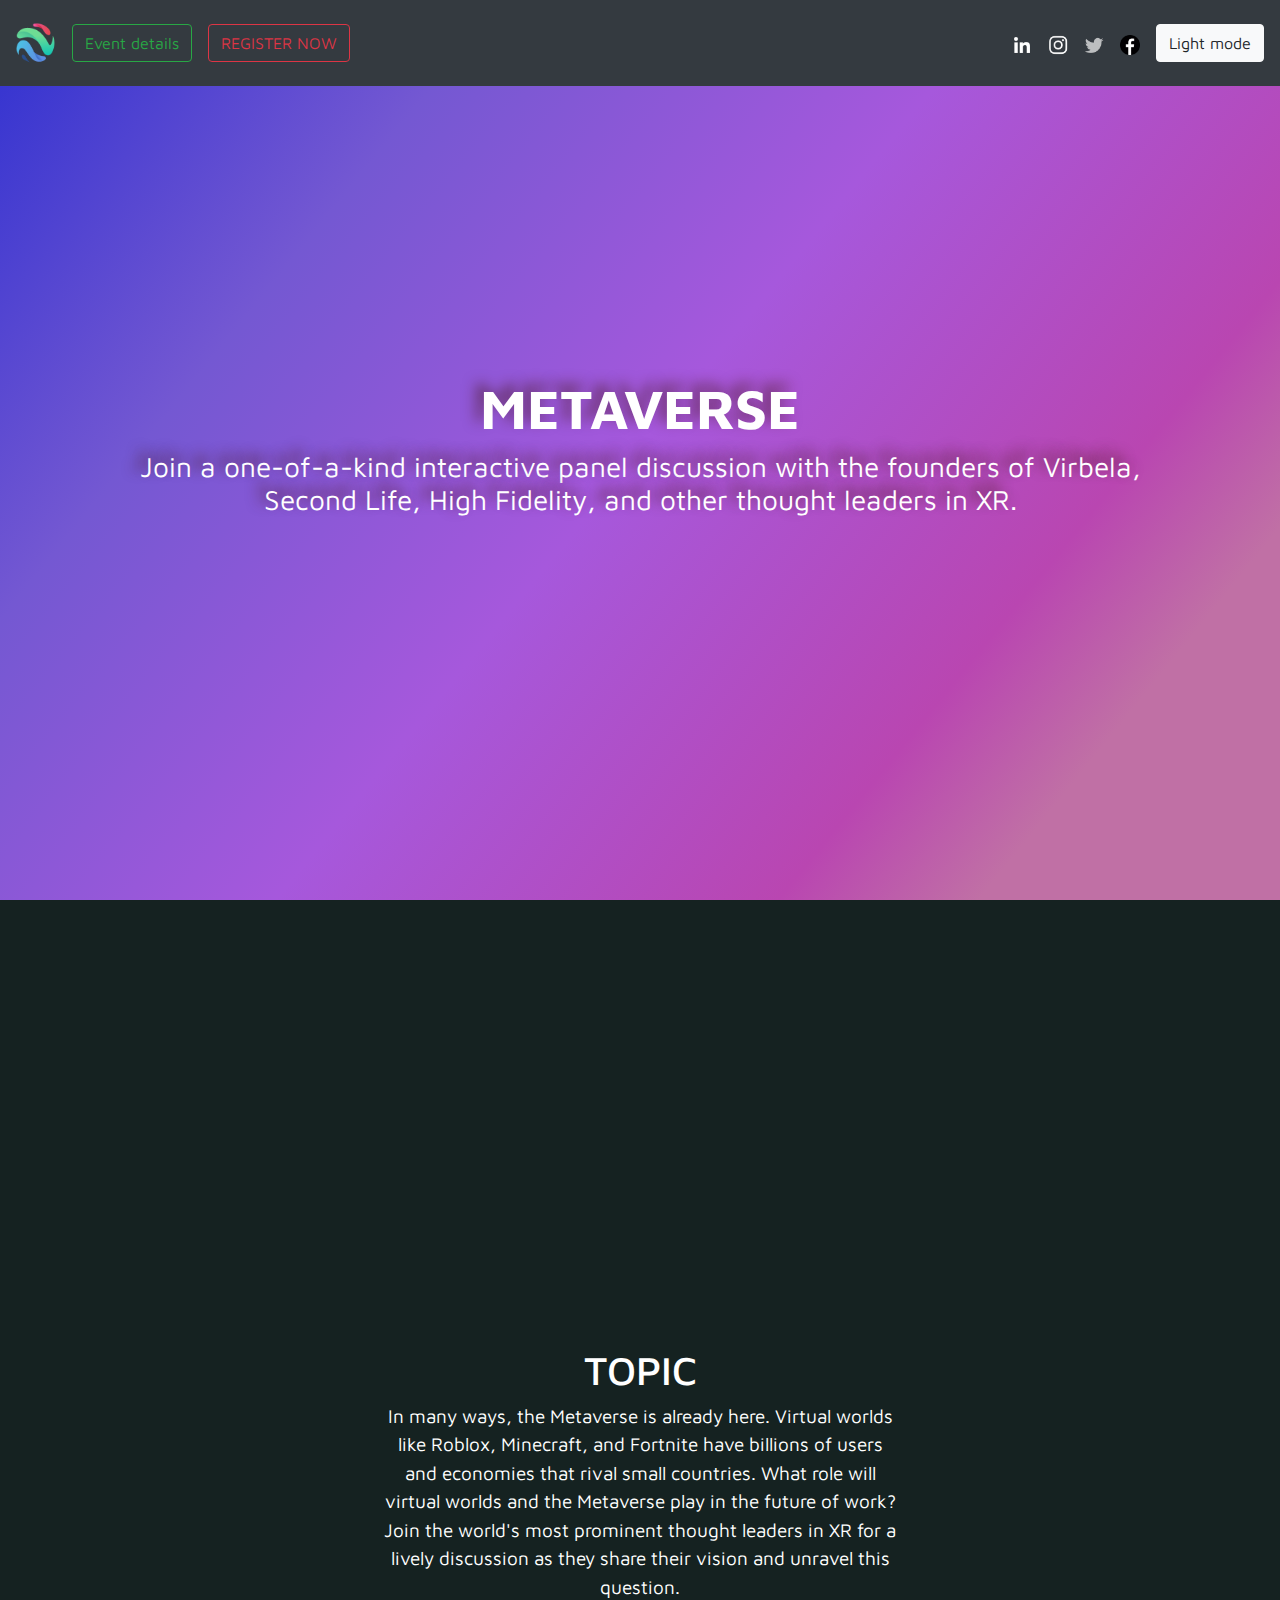
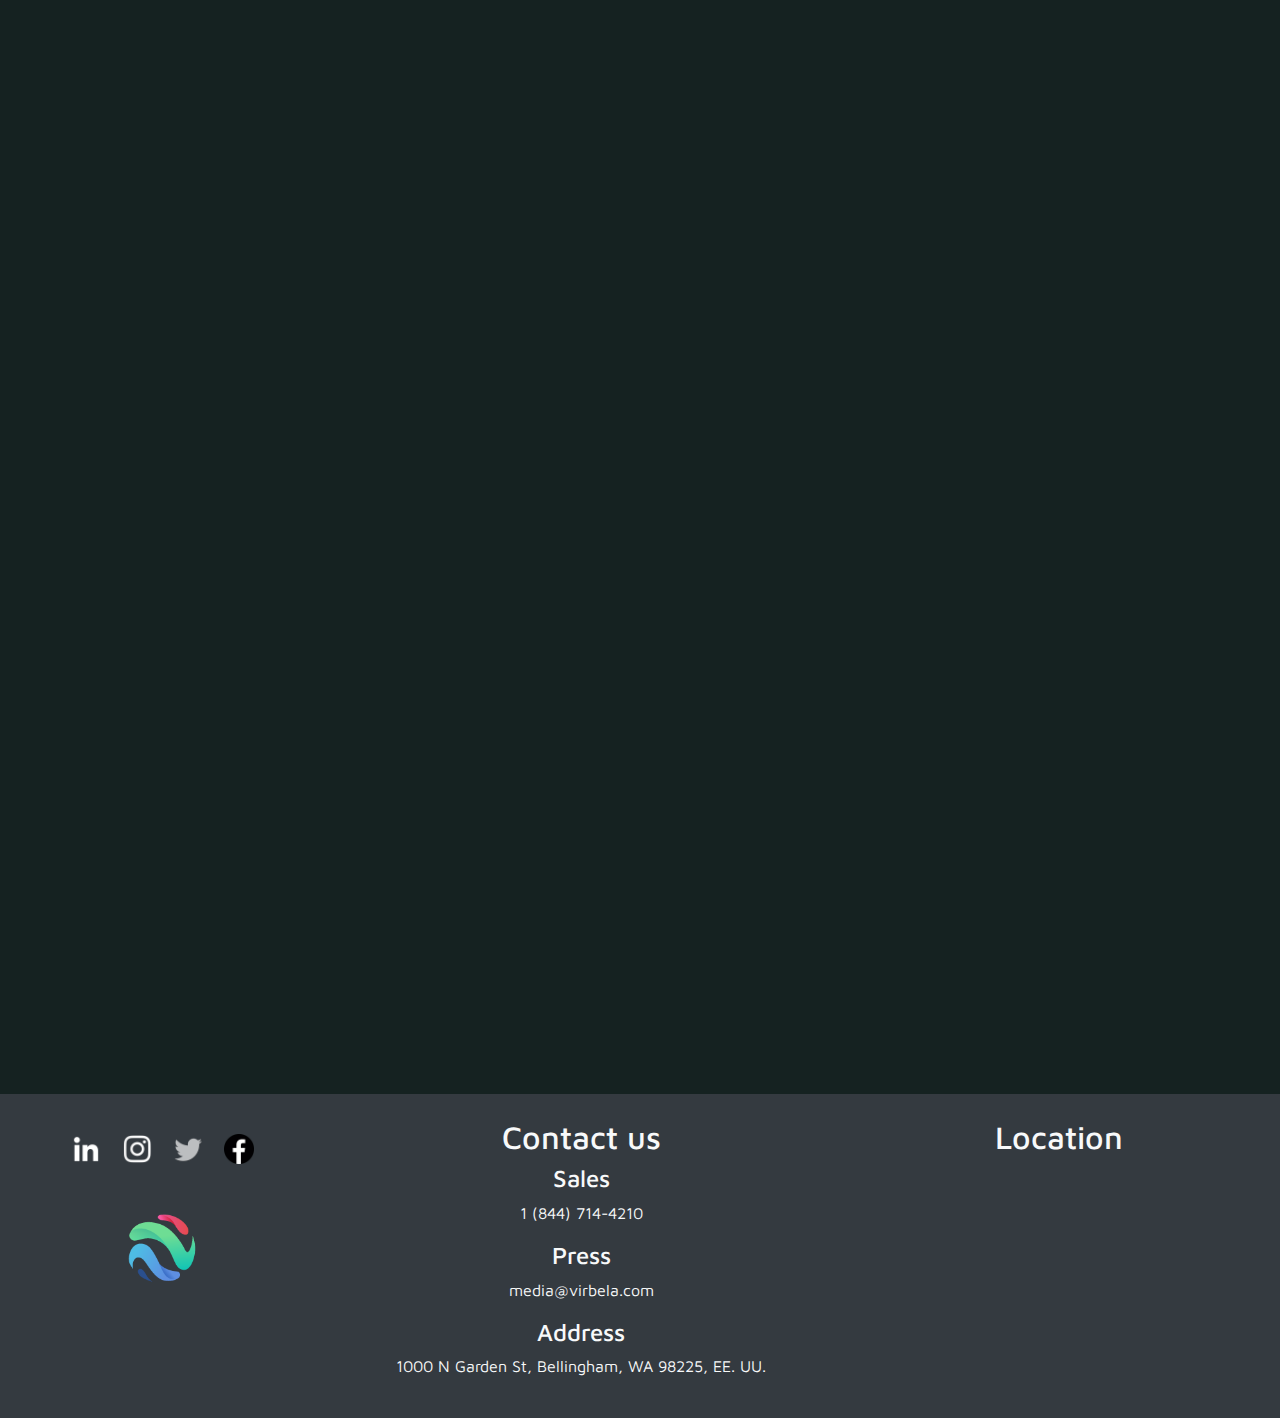
==== index.html @ 5984dcfd "En proceso" ====
<!DOCTYPE html>
<html lang="en">

<head>
    <meta charset="UTF-8">
    <meta http-equiv="X-UA-Compatible" content="IE=edge">
    <meta name="viewport" content="width=device-width, initial-scale=1.0">
    <link rel="stylesheet" href="https://cdn.jsdelivr.net/npm/bootstrap@4.6.2/dist/css/bootstrap.min.css">
    <link rel="stylesheet" href="estilo1.css">
    <title>The Metaverse</title>
</head>

<body>
    <header>
        <nav class="navbar navbar-expand-md navbar-dark bg-dark fixed-top">
            <a class="navbar-brand" href="https://www.virbela.com/">
                <img src="assets/logo.png" alt="Logo" title="Virbela" style="width:40px;">
            </a>
            <button class="navbar-toggler" type="button" data-toggle="collapse" data-target="#navbar"
                aria-controls="navbar" aria-expanded="false" aria-label="Toggle navigation">
                <span class="navbar-toggler-icon"></span>
            </button>

            <div class="collapse navbar-collapse" id="navbar">
                <ul class="navbar-nav mr-auto mt-2 mt-lg-0">
                    <li class="nav-item">
                        <button class="btn btn-outline-success my-2 my-sm-3 mr-3" type="submit">
                            <a href=".\index.html#details">Event details</a>
                        </button>
                    </li>
                    <li class="nav-item">
                        <button class="btn btn-outline-danger my-2 my-sm-3" type="submit">
                            <a href=".\register.html">REGISTER NOW</a>
                        </button>
                    </li>
                </ul>
                <form class="form-inline my-2 my-lg-0 mr-md-3">
                    <a class="" href="https://www.linkedin.com/company/virbela/" target="_blank">
                        <img src=".\assets\lk.png" alt="Follow us on Linkedin" width="20" title="Follow us on Linkedin">
                    </a>
                </form>
                <form class="form-inline my-2 my-lg-0 mr-md-3">
                    <a href="https://www.instagram.com/virbelahq/" target="_blank">
                        <img src=".\assets\ig.png" alt="Follow us on Instagram" width="20"
                            title="Follow us on Instagram">
                    </a>
                </form>
                <form class="form-inline my-2 my-lg-0 mr-md-3">
                    <a href="https://twitter.com/VirbelaHQ" target="_blank">
                        <img src=".\assets\tw.png" alt="Follow us on Twitter" width="20" title="Follow us on Twitter">
                    </a>
                </form>
                <form class="form-inline my-2 my-lg-0 mr-md-3">
                    <a href="https://www.facebook.com/Virbela/" target="_blank">
                        <img src=".\assets\fb.png" alt="Follow us on Facebook" width="20" title="Follow us on Facebook">
                    </a>
                </form>
                <button id="darkMode" class="btn btn-light my-2 my-lg-0">Light mode</button>
            </div>
        </nav>
    </header>

    <main>
        <!--título-->
        <section id="titulo" class="p-5 d-flex align-items-center justify-content-center">
            <article class="m-5 text-center container">
                <h1>METAVERSE</h1>
                <h3>Join a one-of-a-kind interactive panel discussion with the founders of Virbela, Second Life, High
                    Fidelity,
                    and other thought leaders in XR.</h3>
            </article>
        </section>
        <!--topic-->
        <section id="topico">
            <div class="d-md-flex justify-content-center">
                <div class="px-5 pt-5 animatable bounceInLeft">
                    <img class="mw-100 mb-5" src="assets/1.jpg" alt="">
                </div>
                <div class="px-5 pt-md-5 animatable bounceInRight">
                    <img class="mw-100 mb-5" src="assets/2.jpg" alt="">
                </div>
            </div>

            <article class="text-center mx-5">
                <h1>TOPIC</h1>
                <p>In many ways, the Metaverse is already here. Virtual worlds like Roblox, Minecraft, and Fortnite have
                    billions of users and economies that rival small countries. What role will virtual worlds and the
                    Metaverse play in the future of work? Join the world's most prominent thought leaders in XR for a
                    lively
                    discussion as they share their vision and unravel this question.</p>
            </article>

            <div class="d-md-flex justify-content-center">
                <div class="px-5 pt-5 animatable bounceInLeft">
                    <img class="mw-100 mb-5" src="assets/3.jpg" alt="">
                </div>
                <div class="px-5 pt-md-5 animatable bounceInRight">
                    <img class="mw-100 mb-5" src="assets/4.jpg" alt="">
                </div>
            </div>
        </section>
        <!--detalles del evento-->
        <section id="details">
            <article class="p-5 mx-5 animatable bounceIn">
                <h1 class="text-center">EVENT DETAILS</h1>
                <p>Where & When:</p>
                <p>Thursday May 13th, 12:00 pm PT (3:00 pm ET) in our Virbela Open Campus</p>
                <p></p>What to expect:</p>
                <p></p>Join us for an active discussion about the Metaverse and its impact on the future of work with an
                esteemed panel of experts. Topics include:</p>
                <ul>
                    <li>What is the Metaverse and what role will it play in the future of work?</li>
                    <li>Why has the Metaverse and virtual worlds become a more relevant topic today than ever before?
                    </li>
                    <li>What are the technology advancements still needed to encourage mass adoption?</li>
                </ul>
                <p>After the panel discussion, stick around for a networking session and opportunity to talk with
                    panelists
                    and other event attendees.</p>
                <button class="btn btn-outline-danger my-2 my-sm-3" type="submit">
                    <a href=".\register.html">REGISTER NOW</a>
                </button>
            </article>
        </section>
    </main>

    <footer class="bg-dark text-light text-center d-lg-flex justify-content-around">
        <!--inicio y redes-->
        <div class="p-4">
            <div class="my-5 mt-lg-3">
                <a class="mr-3" href="https://www.linkedin.com/company/virbela/" target="_blank">
                    <img src=".\assets\lk.png" alt="Follow us on Linkedin" width="30" title="Follow us on Linkedin">
                </a>
                <a class="mr-3" href="https://www.instagram.com/virbelahq/" target="_blank">
                    <img src=".\assets\ig.png" alt="Follow us on Instagram" width="30" title="Follow us on Instagram">
                </a>
                <a class="mr-3" href="https://twitter.com/VirbelaHQ" target="_blank">
                    <img src=".\assets\tw.png" alt="Follow us on Twitter" width="30" title="Follow us on Twitter">
                </a>
                <a href="https://www.facebook.com/Virbela/" target="_blank">
                    <img src=".\assets\fb.png" alt="Follow us on Facebook" width="30" title="Follow us on Facebook">
                </a>
            </div>
            <a href=".\index.html">
                <img src=".\assets\logo.png" alt="Home" width="70" title="Go up">
            </a>
        </div>
        <!--contacto-->
        <div class="p-4">
            <h2>Contact us</h2>
            <ul class="list-unstyled">
                <li class="mb-2">
                    <h4>Sales</h4>
                    <p>1 (844) 714-4210</p>
                </li>
                <li class="mb-2">
                    <h4>Press</h4>
                    <p>media@virbela.com</p>
                </li>
                <li>
                    <h4>Address</h4>
                    <p>1000 N Garden St, Bellingham, WA 98225, EE. UU.</p>
                </li>
            </ul>
        </div>
        <!--ubicacion-->
        <div class="p-4">
            <h2>Location</h2>
            <div class="map-container">
                <iframe class="mt-3"
                    src="https://www.google.com/maps/embed?pb=!1m14!1m8!1m3!1d5262.01809005433!2d-122.48143181107055!3d48.7435239968304!3m2!1i1024!2i768!4f13.1!3m3!1m2!1s0x5485a3b860d114cf%3A0x4d5ebbdcc429072e!2s1000%20N%20Garden%20St%2C%20Bellingham%2C%20WA%2098225%2C%20EE.%20UU.!5e0!3m2!1ses-419!2sar!4v1683870303351!5m2!1ses-419!2sar"
                    style="border:0;" allowfullscreen="" loading="lazy"
                    referrerpolicy="no-referrer-when-downgrade"></iframe>
            </div>
        </div>
    </footer>
    <script src="https://cdn.jsdelivr.net/npm/jquery@3.6.4/dist/jquery.slim.min.js"></script>
    <script src="https://cdn.jsdelivr.net/npm/popper.js@1.16.1/dist/umd/popper.min.js"></script>
    <script src="https://cdn.jsdelivr.net/npm/bootstrap@4.6.2/dist/js/bootstrap.bundle.min.js"></script>
    <script src="funcionalidadIndex.js"></script>
</body>

</html>
---- estilo1.css ----
@import url('https://fonts.googleapis.com/css2?family=Maven+Pro:wght@400;500;600;700;800;900&display=swap');

* {
    font-family: 'Maven Pro', sans-serif;
}

@media only screen and (min-width: 767px) {
    #topico article{
        max-width: 40vw;
        margin-left: auto !important;
        margin-right: auto !important;
    }

    #details article{
        max-width: 70vw;
        margin-left: auto !important;
        margin-right: auto !important;
    }
}

a,
a:hover {
    text-decoration: none;
    color: inherit;
}

body {
    background-color: #152221;
    color: #ffffff;
}

main {
    font-size: calc(10px + 0.7vw);
}

#titulo {
    height: 100vh;
}

#titulo {
    background: #c070a5;
    background: linear-gradient(141deg, #c070a5 15%, #b946b1 25%, #a658dc 50%, #7458d2 75%, #2e30d0 100%);
    background: -webkit-linear-gradient(141deg, #c070a5 15%, #b946b1 25%, #a658dc 50%, #7458d2 75%, #2e30d0 100%);
    background: -moz-linear-gradient(141deg, #c070a5 15%, #b946b1 25%, #a658dc 50%, #7458d2 75%, #2e30d0 100%);
}

#titulo article h1 {
    font-weight: 700;
    font-size: calc(30px + 2vw);
    text-shadow: -8px -8px 13px rgba(70, 21, 21, 0.50);
}

#titulo article h3 {
    font-weight: 400;
    text-shadow: -8px -8px 13px rgba(70, 21, 21, 0.8);
}

#topico img, iframe{
    border-radius: 5%;
}

/*animaciones*/

.animatable {

    /* initially hide animatable objects */
    visibility: hidden;

    /* initially pause animatable objects their animations */
    -webkit-animation-play-state: paused;
    -moz-animation-play-state: paused;
    -ms-animation-play-state: paused;
    -o-animation-play-state: paused;
    animation-play-state: paused;
}

/* show objects being animated */
.animate-in {
    visibility: visible;

    -webkit-animation-fill-mode: both;
    -moz-animation-fill-mode: both;
    -ms-animation-fill-mode: both;
    -o-animation-fill-mode: both;
    animation-fill-mode: both;

    -webkit-animation-duration: 1s;
    -moz-animation-duration: 1s;
    -ms-animation-duration: 1s;
    -o-animation-duration: 1s;
    animation-duration: 1s;

    -webkit-animation-play-state: running;
    -moz-animation-play-state: running;
    -ms-animation-play-state: running;
    -o-animation-play-state: running;
    animation-play-state: running;
}

.animate-out {
    visibility: visible;

    -webkit-animation-fill-mode: both;
    -moz-animation-fill-mode: both;
    -ms-animation-fill-mode: both;
    -o-animation-fill-mode: both;
    animation-fill-mode: both;

    -webkit-animation-duration: 1s;
    -moz-animation-duration: 1s;
    -ms-animation-duration: 1s;
    -o-animation-duration: 1s;
    animation-duration: 1s;

    -webkit-animation-play-state: running;
    -moz-animation-play-state: running;
    -ms-animation-play-state: running;
    -o-animation-play-state: running;
    animation-play-state: running;

    -webkit-animation-direction: reverse;
    -moz-animation-direction: reverse;
    -ms-animation-direction: reverse;
    -o-animation-direction: reverse;
    animation-direction: reverse;
}

.animate-out:after {
    letter-spacing: inherit;
}

/* CSS Animations*/
@-webkit-keyframes bounceIn {
    0% {
        opacity: 0;
        -webkit-transform: scale(.3);
    }

    50% {
        -webkit-transform: scale(1.05);
    }

    70% {
        -webkit-transform: scale(.9);
    }

    100% {
        opacity: 1;
        -webkit-transform: scale(1);
    }
}

@-moz-keyframes bounceIn {
    0% {
        opacity: 0;
        -moz-transform: scale(.3);
    }

    50% {
        -moz-transform: scale(1.05);
    }

    70% {
        -moz-transform: scale(.9);
    }

    100% {
        opacity: 1;
        -moz-transform: scale(1);
    }
}

@-o-keyframes bounceIn {
    0% {
        opacity: 0;
        -o-transform: scale(.3);
    }

    50% {
        -o-transform: scale(1.05);
    }

    70% {
        -o-transform: scale(.9);
    }

    100% {
        opacity: 1;
        -o-transform: scale(1);
    }
}

@keyframes bounceIn {
    0% {
        opacity: 0;
        transform: scale(.3);
    }

    50% {
        transform: scale(1.05);
    }

    70% {
        transform: scale(.9);
    }

    100% {
        opacity: 1;
        transform: scale(1);
    }
}

@-webkit-keyframes bounceInLeft {
    0% {
        opacity: 0;
        -webkit-transform: translateX(-2000px);
    }

    60% {
        -webkit-transform: translateX(20px);
    }

    80% {
        -webkit-transform: translateX(-5px);
    }

    100% {
        opacity: 1;
        -webkit-transform: translateX(0);
    }
}

@-moz-keyframes bounceInLeft {
    0% {
        opacity: 0;
        -moz-transform: translateX(-2000px);
    }

    60% {
        -moz-transform: translateX(20px);
    }

    80% {
        -moz-transform: translateX(-5px);
    }

    100% {
        opacity: 1;
        -moz-transform: translateX(0);
    }
}

@-o-keyframes bounceInLeft {
    0% {
        opacity: 0;
        -o-transform: translateX(-2000px);
    }

    60% {
        opacity: 1;
        -o-transform: translateX(20px);
    }

    80% {
        -o-transform: translateX(-5px);
    }

    100% {
        opacity: 1;
        -o-transform: translateX(0);
    }
}

@keyframes bounceInLeft {
    0% {
        opacity: 0;
        transform: translateX(-2000px);
    }

    60% {
        transform: translateX(20px);
    }

    80% {
        transform: translateX(-5px);
    }

    100% {
        opacity: 1;
        transform: translateX(0);
    }
}

@-webkit-keyframes bounceInRight {
    0% {
        opacity: 0;
        -webkit-transform: translateX(2000px);
    }

    60% {
        -webkit-transform: translateX(-20px);
    }

    80% {
        -webkit-transform: translateX(5px);
    }

    100% {
        opacity: 1;
        -webkit-transform: translateX(0);
    }
}

@-moz-keyframes bounceInRight {
    0% {
        opacity: 0;
        -moz-transform: translateX(2000px);
    }

    60% {
        -moz-transform: translateX(-20px);
    }

    80% {
        -moz-transform: translateX(5px);
    }

    100% {
        opacity: 1;
        -moz-transform: translateX(0);
    }
}

@-o-keyframes bounceInRight {
    0% {
        opacity: 0;
        -o-transform: translateX(2000px);
    }

    60% {
        -o-transform: translateX(-20px);
    }

    80% {
        -o-transform: translateX(5px);
    }

    100% {
        opacity: 1;
        -o-transform: translateX(0);
    }
}

@keyframes bounceInRight {
    0% {
        opacity: 0;
        transform: translateX(2000px);
    }

    60% {
        transform: translateX(-20px);
    }

    80% {
        transform: translateX(5px);
    }

    100% {
        opacity: 1;
        transform: translateX(0);
    }
}

.animate-in.animationDelay,
.animate-out.animationDelay {
    animation-delay: .4s;
    -webkit-animation-delay: .4s;
}

.animate-in.animationDelayMed,
.animate-out.animationDelayMed {
    animation-delay: 1.2s;
    -webkit-animation-delay: 1.2s;
}

.animate-in.animationDelayLong,
.animate-out.animationDelayLong {
    animation-delay: 1.6s;
    -webkit-animation-delay: 1.6s;
}

.animate-in.bounceInRight,
.animate-out.bounceInRight {
    -webkit-animation-name: bounceInRight;
    -moz-animation-name: bounceInRight;
    -o-animation-name: bounceInRight;
    animation-name: bounceInRight;
}

.animate-in.bounceInLeft,
.animate-out.bounceInLeft {
    -webkit-animation-name: bounceInLeft;
    -moz-animation-name: bounceInLeft;
    -o-animation-name: bounceInLeft;
    animation-name: bounceInLeft;
}

.animate-in.bounceIn,
.animate-out.bounceIn {
    -webkit-animation-name: bounceIn;
    -moz-animation-name: bounceIn;
    -o-animation-name: bounceIn;
    animation-name: bounceIn;
}
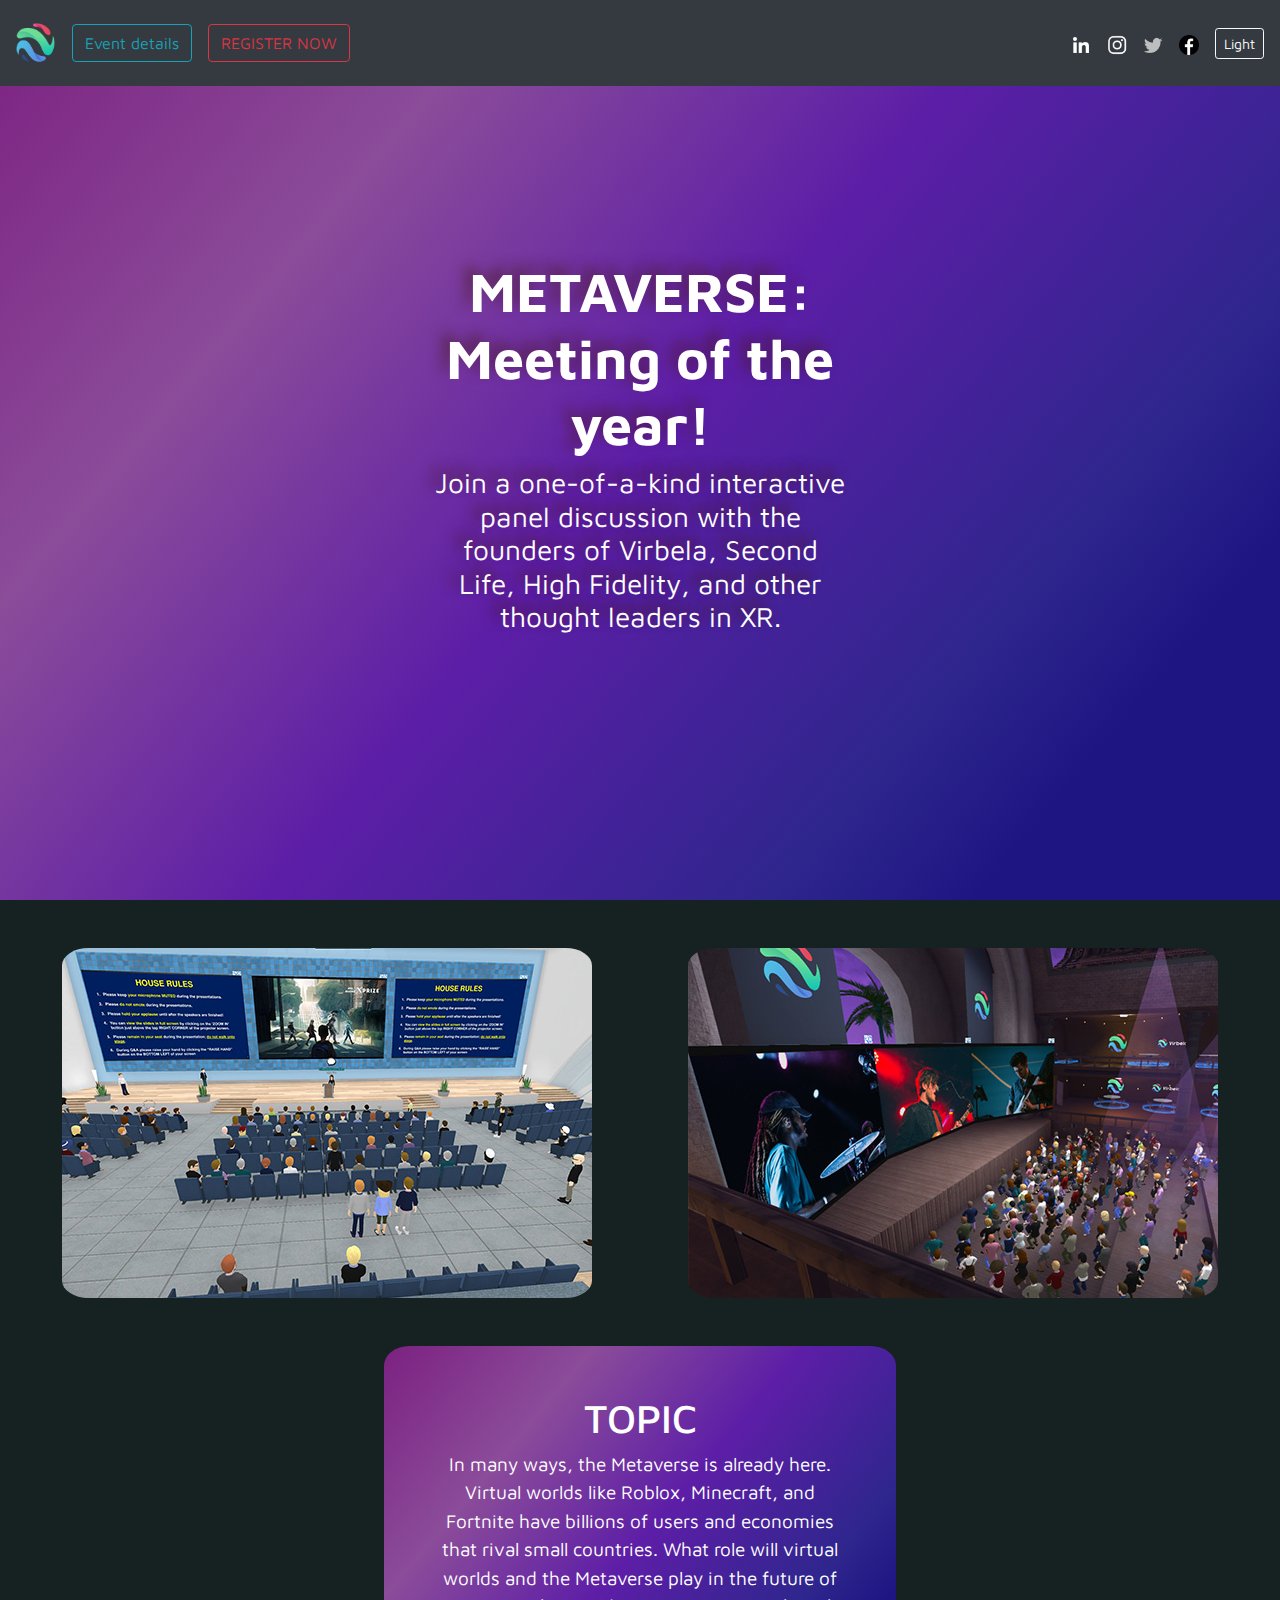
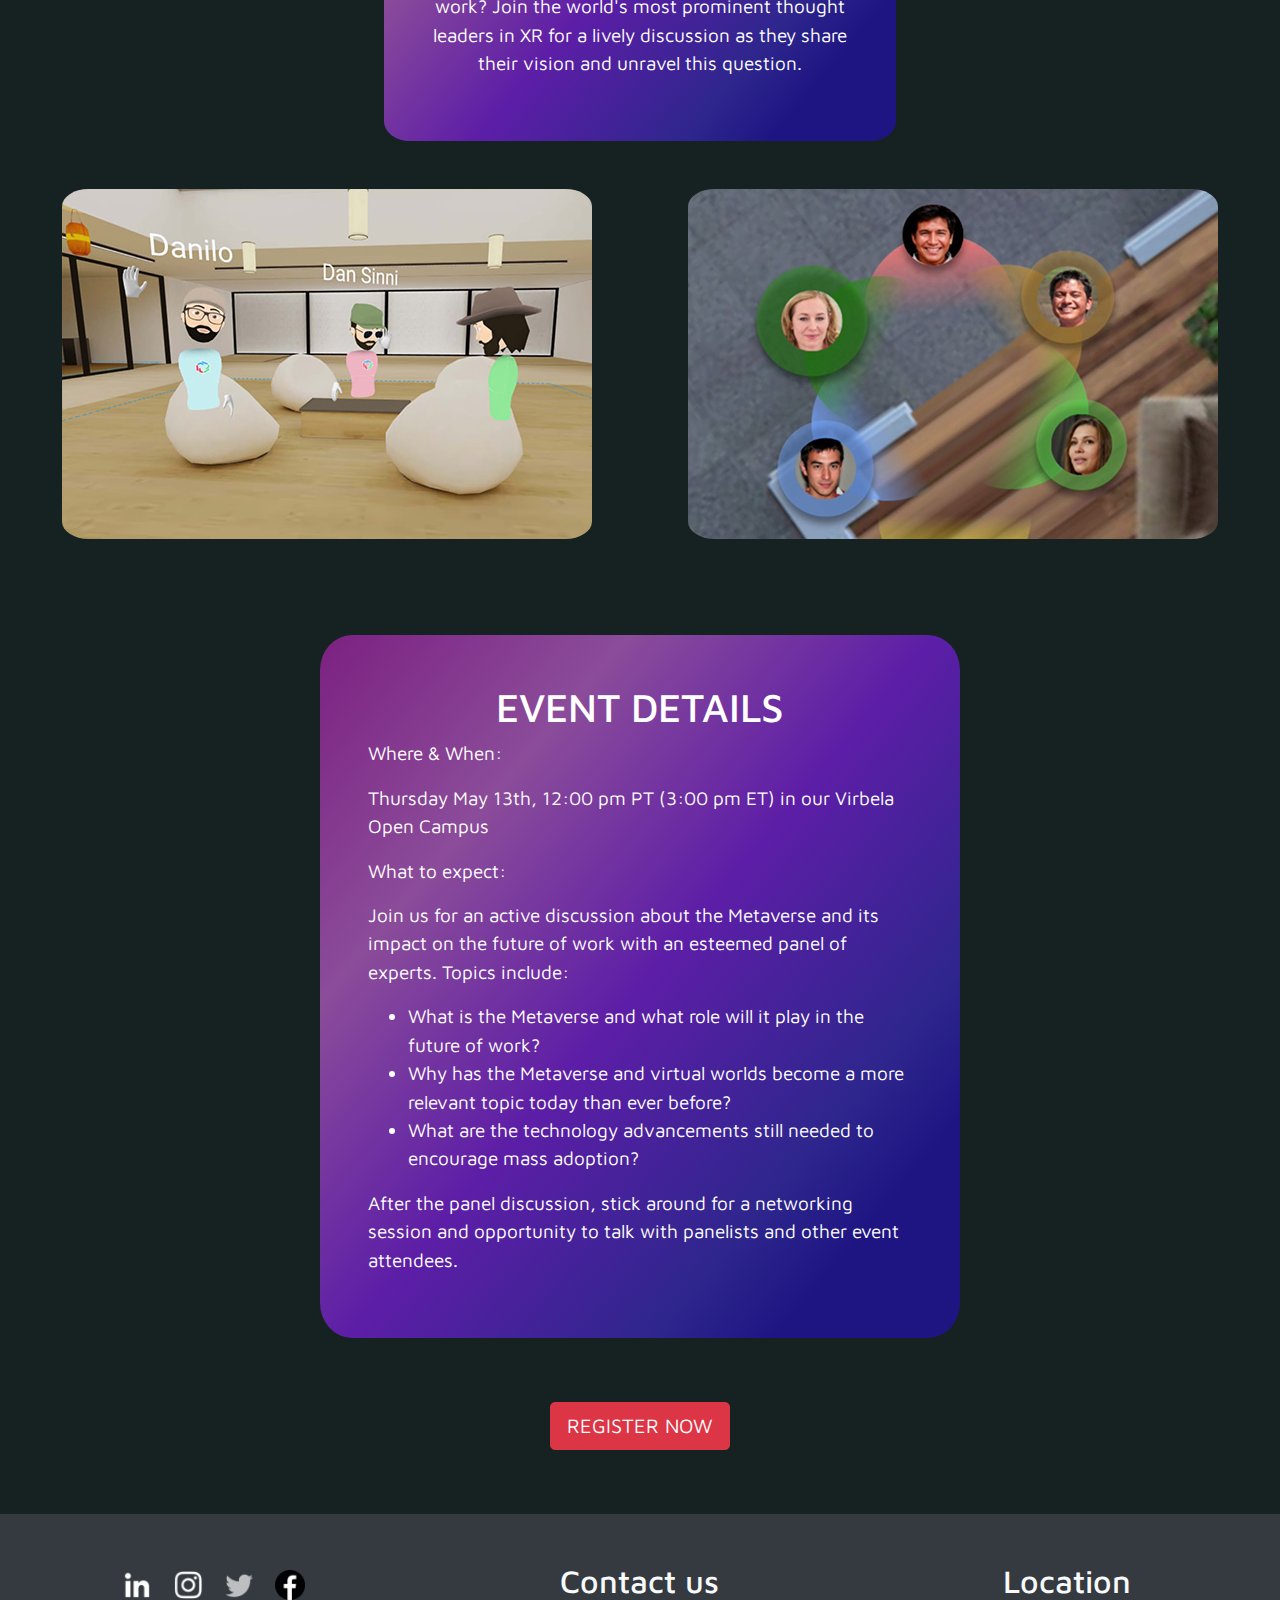
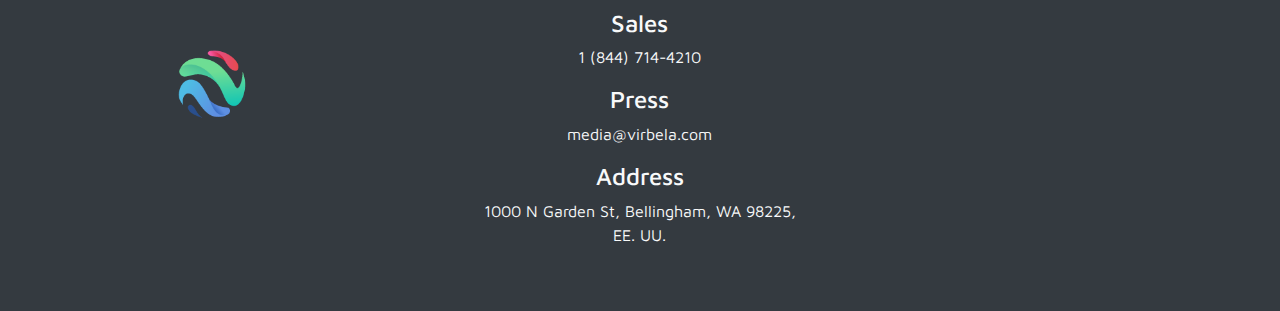
==== commit 2e968dff: "Landing alpha" ====
--- a/index.html
+++ b/index.html
@@ -7,7 +7,7 @@
     <meta name="viewport" content="width=device-width, initial-scale=1.0">
     <link rel="stylesheet" href="https://cdn.jsdelivr.net/npm/bootstrap@4.6.2/dist/css/bootstrap.min.css">
     <link rel="stylesheet" href="estilo1.css">
-    <title>The Metaverse</title>
+    <title>Virbela Events: Join the meeting of the year!</title>
 </head>
 
 <body>
@@ -24,7 +24,7 @@
             <div class="collapse navbar-collapse" id="navbar">
                 <ul class="navbar-nav mr-auto mt-2 mt-lg-0">
                     <li class="nav-item">
-                        <button class="btn btn-outline-success my-2 my-sm-3 mr-3" type="submit">
+                        <button class="btn btn-outline-info my-2 my-sm-3 mr-3" type="submit">
                             <a href=".\index.html#details">Event details</a>
                         </button>
                     </li>
@@ -55,16 +55,16 @@
                         <img src=".\assets\fb.png" alt="Follow us on Facebook" width="20" title="Follow us on Facebook">
                     </a>
                 </form>
-                <button id="darkMode" class="btn btn-light my-2 my-lg-0">Light mode</button>
+                <button id="darkMode" class="btn btn-outline-light btn-sm my-2 my-lg-0">Light</button>
             </div>
         </nav>
     </header>
 
     <main>
         <!--título-->
-        <section id="titulo" class="p-5 d-flex align-items-center justify-content-center">
-            <article class="m-5 text-center container">
-                <h1>METAVERSE</h1>
+        <section id="titulo" class="p-5 d-flex align-items-center justify-content-center bg-gradient-dark">
+            <article class="mx-5 p-5 text-center">
+                <h1>METAVERSE: Meeting of the year!</h1>
                 <h3>Join a one-of-a-kind interactive panel discussion with the founders of Virbela, Second Life, High
                     Fidelity,
                     and other thought leaders in XR.</h3>
@@ -73,15 +73,15 @@
         <!--topic-->
         <section id="topico">
             <div class="d-md-flex justify-content-center">
-                <div class="px-5 pt-5 animatable bounceInLeft">
+                <div class="px-5 pt-5">
                     <img class="mw-100 mb-5" src="assets/1.jpg" alt="">
                 </div>
-                <div class="px-5 pt-md-5 animatable bounceInRight">
+                <div class="px-5 pt-md-5">
                     <img class="mw-100 mb-5" src="assets/2.jpg" alt="">
                 </div>
             </div>
 
-            <article class="text-center mx-5">
+            <article id="topicArt" class="p-5 mx-5 text-center bg-gradient-dark">
                 <h1>TOPIC</h1>
                 <p>In many ways, the Metaverse is already here. Virtual worlds like Roblox, Minecraft, and Fortnite have
                     billions of users and economies that rival small countries. What role will virtual worlds and the
@@ -91,17 +91,17 @@
             </article>
 
             <div class="d-md-flex justify-content-center">
-                <div class="px-5 pt-5 animatable bounceInLeft">
+                <div class="px-5 pt-5">
                     <img class="mw-100 mb-5" src="assets/3.jpg" alt="">
                 </div>
-                <div class="px-5 pt-md-5 animatable bounceInRight">
+                <div class="px-5 pt-md-5">
                     <img class="mw-100 mb-5" src="assets/4.jpg" alt="">
                 </div>
             </div>
         </section>
         <!--detalles del evento-->
-        <section id="details">
-            <article class="p-5 mx-5 animatable bounceIn">
+        <section id="details" class="p-5">
+            <article id="detailsArt" class="p-5 mx-5 bg-gradient-dark">
                 <h1 class="text-center">EVENT DETAILS</h1>
                 <p>Where & When:</p>
                 <p>Thursday May 13th, 12:00 pm PT (3:00 pm ET) in our Virbela Open Campus</p>
@@ -117,17 +117,19 @@
                 <p>After the panel discussion, stick around for a networking session and opportunity to talk with
                     panelists
                     and other event attendees.</p>
-                <button class="btn btn-outline-danger my-2 my-sm-3" type="submit">
+            </article>
+            <div class="mx-5 mt-5 text-center">
+                <button class="btn btn-danger btn-lg my-2 my-sm-3" type="submit">
                     <a href=".\register.html">REGISTER NOW</a>
                 </button>
-            </article>
+            </div>
         </section>
     </main>
 
-    <footer class="bg-dark text-light text-center d-lg-flex justify-content-around">
+    <footer class="bg-dark text-light text-center d-lg-flex">
         <!--inicio y redes-->
-        <div class="p-4">
-            <div class="my-5 mt-lg-3">
+        <div class="pt-5 col-lg-4">
+            <div class="mb-5 mt-lg-2">
                 <a class="mr-3" href="https://www.linkedin.com/company/virbela/" target="_blank">
                     <img src=".\assets\lk.png" alt="Follow us on Linkedin" width="30" title="Follow us on Linkedin">
                 </a>
@@ -146,7 +148,7 @@
             </a>
         </div>
         <!--contacto-->
-        <div class="p-4">
+        <div class="p-5 col-lg-4">
             <h2>Contact us</h2>
             <ul class="list-unstyled">
                 <li class="mb-2">
@@ -164,7 +166,7 @@
             </ul>
         </div>
         <!--ubicacion-->
-        <div class="p-4">
+        <div class="pb-5 pt-lg-5 col-lg-4">
             <h2>Location</h2>
             <div class="map-container">
                 <iframe class="mt-3"
--- a/estilo1.css
+++ b/estilo1.css
@@ -5,14 +5,16 @@
 }
 
 @media only screen and (min-width: 767px) {
-    #topico article{
+
+    #topicArt,
+    #titulo article {
         max-width: 40vw;
         margin-left: auto !important;
         margin-right: auto !important;
     }
 
-    #details article{
-        max-width: 70vw;
+    #detailsArt {
+        max-width: 50vw;
         margin-left: auto !important;
         margin-right: auto !important;
     }
@@ -37,11 +39,22 @@
     height: 100vh;
 }
 
-#titulo {
-    background: #c070a5;
-    background: linear-gradient(141deg, #c070a5 15%, #b946b1 25%, #a658dc 50%, #7458d2 75%, #2e30d0 100%);
-    background: -webkit-linear-gradient(141deg, #c070a5 15%, #b946b1 25%, #a658dc 50%, #7458d2 75%, #2e30d0 100%);
-    background: -moz-linear-gradient(141deg, #c070a5 15%, #b946b1 25%, #a658dc 50%, #7458d2 75%, #2e30d0 100%);
+.bg-gradient-dark {
+    background: #1e1583;
+    background: linear-gradient(140deg,#1e1583 15%, #2e268d 25%, #5d1ea7 50%, #8b4c9a 75%, #7c2181 100%);
+    background: -webkit-linear-gradient(140deg,#1e1583 15%, #2e268d 25%, #5d1ea7 50%, #8b4c9a 75%, #7c2181 100%);
+    background: -moz-linear-gradient(140deg,#1e1583 15%, #2e268d 25%, #5d1ea7 50%, #8b4c9a 75%, #7c2181 100%);
+}
+
+.bg-gradient-light {
+    background: #c070a5 !important;
+    background: linear-gradient(141deg, #c070a5 15%, #b946b1 25%, #a658dc 50%, #7458d2 75%, #2e30d0 100%) !important;
+    background: -webkit-linear-gradient(141deg, #c070a5 15%, #b946b1 25%, #a658dc 50%, #7458d2 75%, #2e30d0 100%) !important;
+    background: -moz-linear-gradient(141deg, #c070a5 15%, #b946b1 25%, #a658dc 50%, #7458d2 75%, #2e30d0 100%) !important;
+}
+
+.bg-light {
+    background: #c9d7ed !important;
 }
 
 #titulo article h1 {
@@ -55,360 +68,9 @@
     text-shadow: -8px -8px 13px rgba(70, 21, 21, 0.8);
 }
 
-#topico img, iframe{
+#topico img,
+iframe,
+#topicArt,
+#detailsArt {
     border-radius: 5%;
-}
-
-/*animaciones*/
-
-.animatable {
-
-    /* initially hide animatable objects */
-    visibility: hidden;
-
-    /* initially pause animatable objects their animations */
-    -webkit-animation-play-state: paused;
-    -moz-animation-play-state: paused;
-    -ms-animation-play-state: paused;
-    -o-animation-play-state: paused;
-    animation-play-state: paused;
-}
-
-/* show objects being animated */
-.animate-in {
-    visibility: visible;
-
-    -webkit-animation-fill-mode: both;
-    -moz-animation-fill-mode: both;
-    -ms-animation-fill-mode: both;
-    -o-animation-fill-mode: both;
-    animation-fill-mode: both;
-
-    -webkit-animation-duration: 1s;
-    -moz-animation-duration: 1s;
-    -ms-animation-duration: 1s;
-    -o-animation-duration: 1s;
-    animation-duration: 1s;
-
-    -webkit-animation-play-state: running;
-    -moz-animation-play-state: running;
-    -ms-animation-play-state: running;
-    -o-animation-play-state: running;
-    animation-play-state: running;
-}
-
-.animate-out {
-    visibility: visible;
-
-    -webkit-animation-fill-mode: both;
-    -moz-animation-fill-mode: both;
-    -ms-animation-fill-mode: both;
-    -o-animation-fill-mode: both;
-    animation-fill-mode: both;
-
-    -webkit-animation-duration: 1s;
-    -moz-animation-duration: 1s;
-    -ms-animation-duration: 1s;
-    -o-animation-duration: 1s;
-    animation-duration: 1s;
-
-    -webkit-animation-play-state: running;
-    -moz-animation-play-state: running;
-    -ms-animation-play-state: running;
-    -o-animation-play-state: running;
-    animation-play-state: running;
-
-    -webkit-animation-direction: reverse;
-    -moz-animation-direction: reverse;
-    -ms-animation-direction: reverse;
-    -o-animation-direction: reverse;
-    animation-direction: reverse;
-}
-
-.animate-out:after {
-    letter-spacing: inherit;
-}
-
-/* CSS Animations*/
-@-webkit-keyframes bounceIn {
-    0% {
-        opacity: 0;
-        -webkit-transform: scale(.3);
-    }
-
-    50% {
-        -webkit-transform: scale(1.05);
-    }
-
-    70% {
-        -webkit-transform: scale(.9);
-    }
-
-    100% {
-        opacity: 1;
-        -webkit-transform: scale(1);
-    }
-}
-
-@-moz-keyframes bounceIn {
-    0% {
-        opacity: 0;
-        -moz-transform: scale(.3);
-    }
-
-    50% {
-        -moz-transform: scale(1.05);
-    }
-
-    70% {
-        -moz-transform: scale(.9);
-    }
-
-    100% {
-        opacity: 1;
-        -moz-transform: scale(1);
-    }
-}
-
-@-o-keyframes bounceIn {
-    0% {
-        opacity: 0;
-        -o-transform: scale(.3);
-    }
-
-    50% {
-        -o-transform: scale(1.05);
-    }
-
-    70% {
-        -o-transform: scale(.9);
-    }
-
-    100% {
-        opacity: 1;
-        -o-transform: scale(1);
-    }
-}
-
-@keyframes bounceIn {
-    0% {
-        opacity: 0;
-        transform: scale(.3);
-    }
-
-    50% {
-        transform: scale(1.05);
-    }
-
-    70% {
-        transform: scale(.9);
-    }
-
-    100% {
-        opacity: 1;
-        transform: scale(1);
-    }
-}
-
-@-webkit-keyframes bounceInLeft {
-    0% {
-        opacity: 0;
-        -webkit-transform: translateX(-2000px);
-    }
-
-    60% {
-        -webkit-transform: translateX(20px);
-    }
-
-    80% {
-        -webkit-transform: translateX(-5px);
-    }
-
-    100% {
-        opacity: 1;
-        -webkit-transform: translateX(0);
-    }
-}
-
-@-moz-keyframes bounceInLeft {
-    0% {
-        opacity: 0;
-        -moz-transform: translateX(-2000px);
-    }
-
-    60% {
-        -moz-transform: translateX(20px);
-    }
-
-    80% {
-        -moz-transform: translateX(-5px);
-    }
-
-    100% {
-        opacity: 1;
-        -moz-transform: translateX(0);
-    }
-}
-
-@-o-keyframes bounceInLeft {
-    0% {
-        opacity: 0;
-        -o-transform: translateX(-2000px);
-    }
-
-    60% {
-        opacity: 1;
-        -o-transform: translateX(20px);
-    }
-
-    80% {
-        -o-transform: translateX(-5px);
-    }
-
-    100% {
-        opacity: 1;
-        -o-transform: translateX(0);
-    }
-}
-
-@keyframes bounceInLeft {
-    0% {
-        opacity: 0;
-        transform: translateX(-2000px);
-    }
-
-    60% {
-        transform: translateX(20px);
-    }
-
-    80% {
-        transform: translateX(-5px);
-    }
-
-    100% {
-        opacity: 1;
-        transform: translateX(0);
-    }
-}
-
-@-webkit-keyframes bounceInRight {
-    0% {
-        opacity: 0;
-        -webkit-transform: translateX(2000px);
-    }
-
-    60% {
-        -webkit-transform: translateX(-20px);
-    }
-
-    80% {
-        -webkit-transform: translateX(5px);
-    }
-
-    100% {
-        opacity: 1;
-        -webkit-transform: translateX(0);
-    }
-}
-
-@-moz-keyframes bounceInRight {
-    0% {
-        opacity: 0;
-        -moz-transform: translateX(2000px);
-    }
-
-    60% {
-        -moz-transform: translateX(-20px);
-    }
-
-    80% {
-        -moz-transform: translateX(5px);
-    }
-
-    100% {
-        opacity: 1;
-        -moz-transform: translateX(0);
-    }
-}
-
-@-o-keyframes bounceInRight {
-    0% {
-        opacity: 0;
-        -o-transform: translateX(2000px);
-    }
-
-    60% {
-        -o-transform: translateX(-20px);
-    }
-
-    80% {
-        -o-transform: translateX(5px);
-    }
-
-    100% {
-        opacity: 1;
-        -o-transform: translateX(0);
-    }
-}
-
-@keyframes bounceInRight {
-    0% {
-        opacity: 0;
-        transform: translateX(2000px);
-    }
-
-    60% {
-        transform: translateX(-20px);
-    }
-
-    80% {
-        transform: translateX(5px);
-    }
-
-    100% {
-        opacity: 1;
-        transform: translateX(0);
-    }
-}
-
-.animate-in.animationDelay,
-.animate-out.animationDelay {
-    animation-delay: .4s;
-    -webkit-animation-delay: .4s;
-}
-
-.animate-in.animationDelayMed,
-.animate-out.animationDelayMed {
-    animation-delay: 1.2s;
-    -webkit-animation-delay: 1.2s;
-}
-
-.animate-in.animationDelayLong,
-.animate-out.animationDelayLong {
-    animation-delay: 1.6s;
-    -webkit-animation-delay: 1.6s;
-}
-
-.animate-in.bounceInRight,
-.animate-out.bounceInRight {
-    -webkit-animation-name: bounceInRight;
-    -moz-animation-name: bounceInRight;
-    -o-animation-name: bounceInRight;
-    animation-name: bounceInRight;
-}
-
-.animate-in.bounceInLeft,
-.animate-out.bounceInLeft {
-    -webkit-animation-name: bounceInLeft;
-    -moz-animation-name: bounceInLeft;
-    -o-animation-name: bounceInLeft;
-    animation-name: bounceInLeft;
-}
-
-.animate-in.bounceIn,
-.animate-out.bounceIn {
-    -webkit-animation-name: bounceIn;
-    -moz-animation-name: bounceIn;
-    -o-animation-name: bounceIn;
-    animation-name: bounceIn;
 }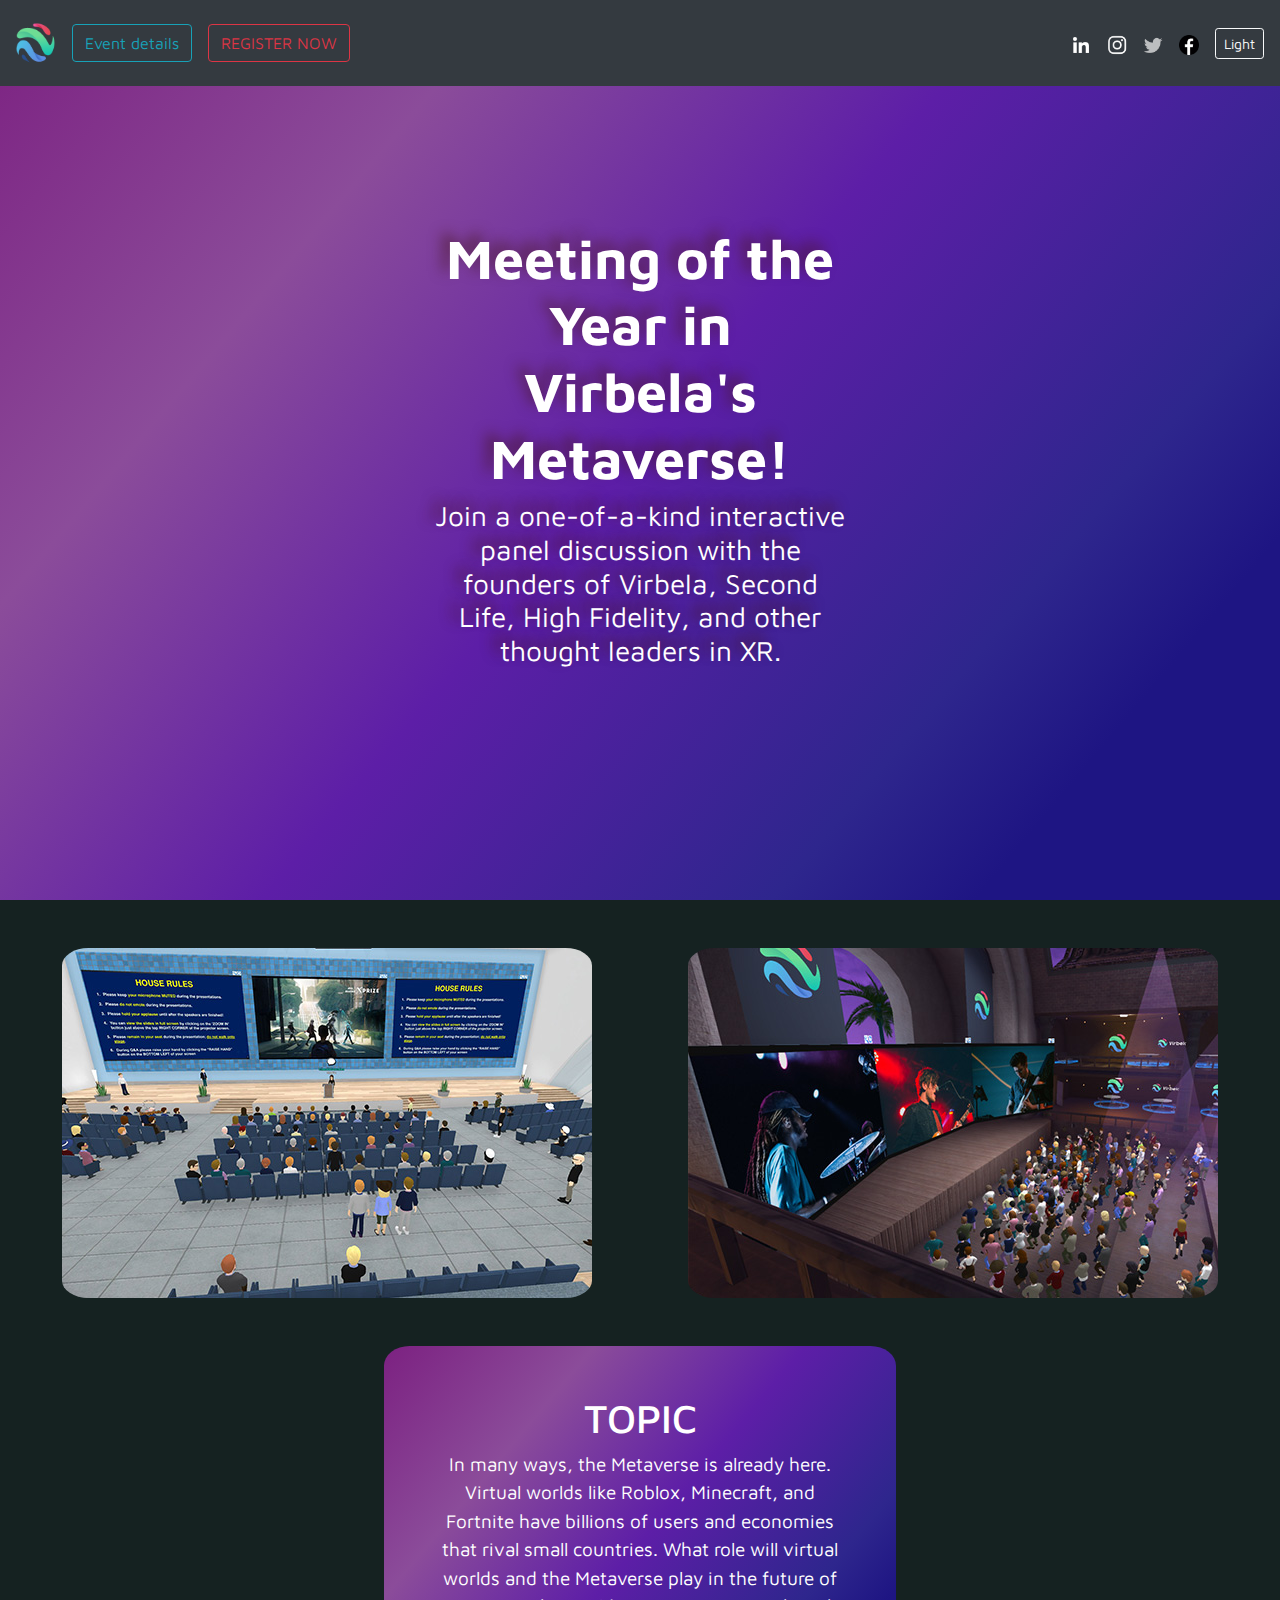
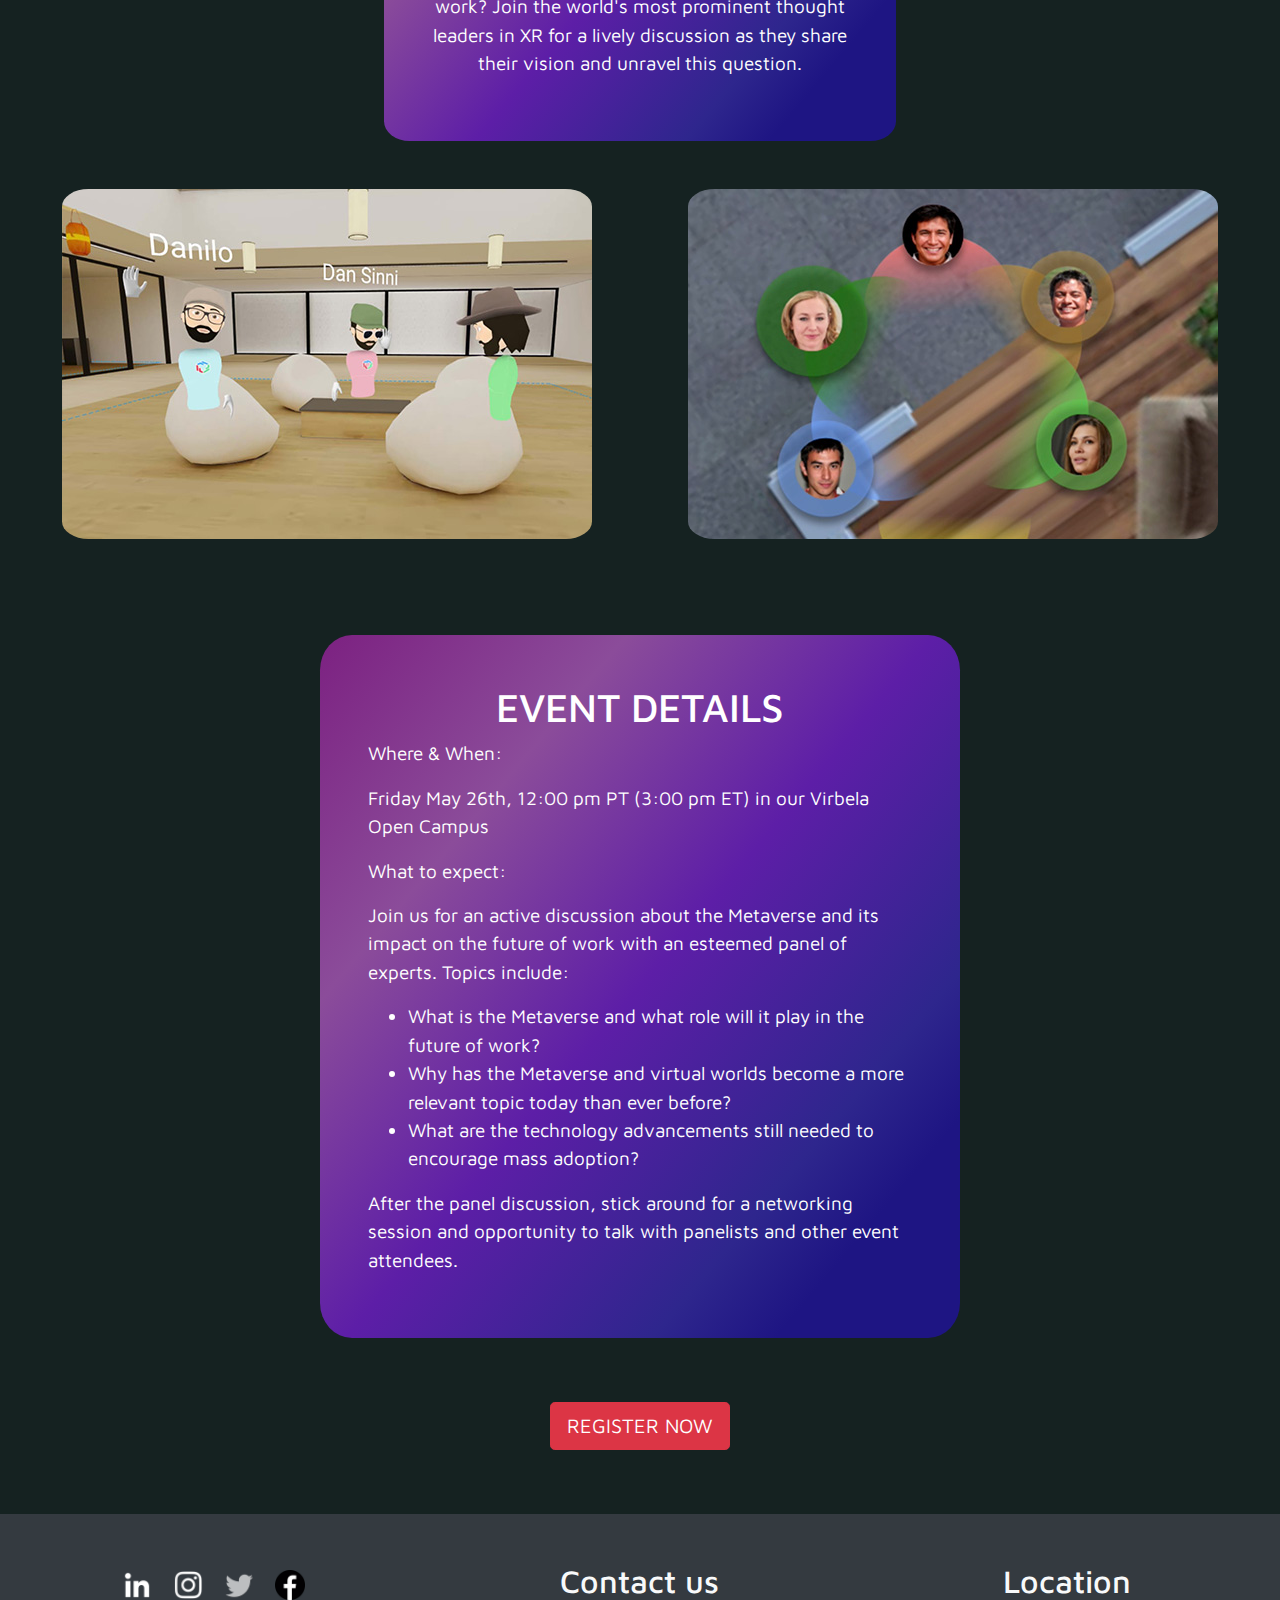
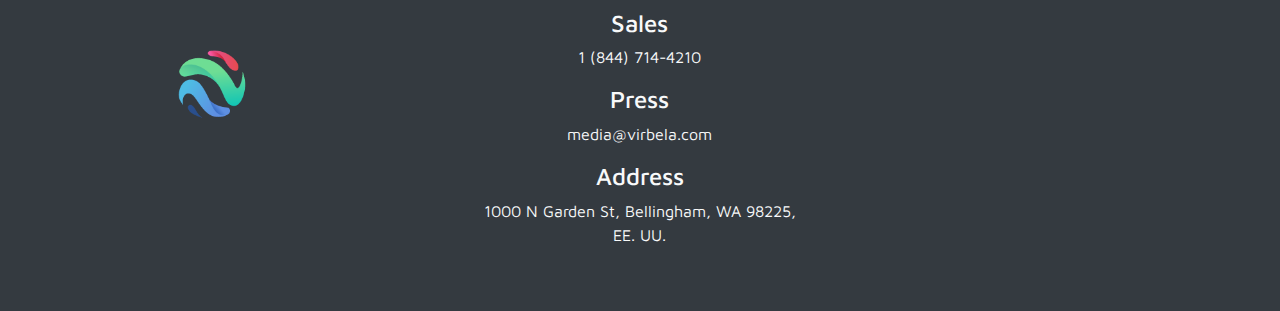
==== commit 4ed78a88: "Register agregada" ====
--- a/index.html
+++ b/index.html
@@ -7,14 +7,14 @@
     <meta name="viewport" content="width=device-width, initial-scale=1.0">
     <link rel="stylesheet" href="https://cdn.jsdelivr.net/npm/bootstrap@4.6.2/dist/css/bootstrap.min.css">
     <link rel="stylesheet" href="estilo1.css">
-    <title>Virbela Events: Join the meeting of the year!</title>
+    <title>Virbela Events: Join the Meeting Of The Year!</title>
 </head>
 
 <body>
     <header>
         <nav class="navbar navbar-expand-md navbar-dark bg-dark fixed-top">
-            <a class="navbar-brand" href="https://www.virbela.com/">
-                <img src="assets/logo.png" alt="Logo" title="Virbela" style="width:40px;">
+            <a class="navbar-brand" href=".\index.html">
+                <img src="assets/logo.png" alt="Logo" title="Virbela's MOTY" style="width:40px;">
             </a>
             <button class="navbar-toggler" type="button" data-toggle="collapse" data-target="#navbar"
                 aria-controls="navbar" aria-expanded="false" aria-label="Toggle navigation">
@@ -64,7 +64,7 @@
         <!--título-->
         <section id="titulo" class="p-5 d-flex align-items-center justify-content-center bg-gradient-dark">
             <article class="mx-5 p-5 text-center">
-                <h1>METAVERSE: Meeting of the year!</h1>
+                <h1>Meeting of the Year in Virbela's Metaverse!</h1>
                 <h3>Join a one-of-a-kind interactive panel discussion with the founders of Virbela, Second Life, High
                     Fidelity,
                     and other thought leaders in XR.</h3>
@@ -104,7 +104,7 @@
             <article id="detailsArt" class="p-5 mx-5 bg-gradient-dark">
                 <h1 class="text-center">EVENT DETAILS</h1>
                 <p>Where & When:</p>
-                <p>Thursday May 13th, 12:00 pm PT (3:00 pm ET) in our Virbela Open Campus</p>
+                <p>Friday May 26th, 12:00 pm PT (3:00 pm ET) in our Virbela Open Campus</p>
                 <p></p>What to expect:</p>
                 <p></p>Join us for an active discussion about the Metaverse and its impact on the future of work with an
                 esteemed panel of experts. Topics include:</p>
--- a/estilo1.css
+++ b/estilo1.css
@@ -7,7 +7,7 @@
 @media only screen and (min-width: 767px) {
 
     #topicArt,
-    #titulo article {
+    #titulo article{
         max-width: 40vw;
         margin-left: auto !important;
         margin-right: auto !important;
@@ -35,15 +35,15 @@
     font-size: calc(10px + 0.7vw);
 }
 
-#titulo {
+#titulo{
     height: 100vh;
 }
 
 .bg-gradient-dark {
     background: #1e1583;
-    background: linear-gradient(140deg,#1e1583 15%, #2e268d 25%, #5d1ea7 50%, #8b4c9a 75%, #7c2181 100%);
-    background: -webkit-linear-gradient(140deg,#1e1583 15%, #2e268d 25%, #5d1ea7 50%, #8b4c9a 75%, #7c2181 100%);
-    background: -moz-linear-gradient(140deg,#1e1583 15%, #2e268d 25%, #5d1ea7 50%, #8b4c9a 75%, #7c2181 100%);
+    background: linear-gradient(140deg, #1e1583 15%, #2e268d 25%, #5d1ea7 50%, #8b4c9a 75%, #7c2181 100%);
+    background: -webkit-linear-gradient(140deg, #1e1583 15%, #2e268d 25%, #5d1ea7 50%, #8b4c9a 75%, #7c2181 100%);
+    background: -moz-linear-gradient(140deg, #1e1583 15%, #2e268d 25%, #5d1ea7 50%, #8b4c9a 75%, #7c2181 100%);
 }
 
 .bg-gradient-light {
@@ -53,7 +53,7 @@
     background: -moz-linear-gradient(141deg, #c070a5 15%, #b946b1 25%, #a658dc 50%, #7458d2 75%, #2e30d0 100%) !important;
 }
 
-.bg-light {
+.bg-light-custom {
     background: #c9d7ed !important;
 }
 
@@ -63,7 +63,7 @@
     text-shadow: -8px -8px 13px rgba(70, 21, 21, 0.50);
 }
 
-#titulo article h3 {
+#titulo article h3, #form h2, #form label{
     font-weight: 400;
     text-shadow: -8px -8px 13px rgba(70, 21, 21, 0.8);
 }
@@ -71,6 +71,7 @@
 #topico img,
 iframe,
 #topicArt,
-#detailsArt {
+#detailsArt,
+#form {
     border-radius: 5%;
 }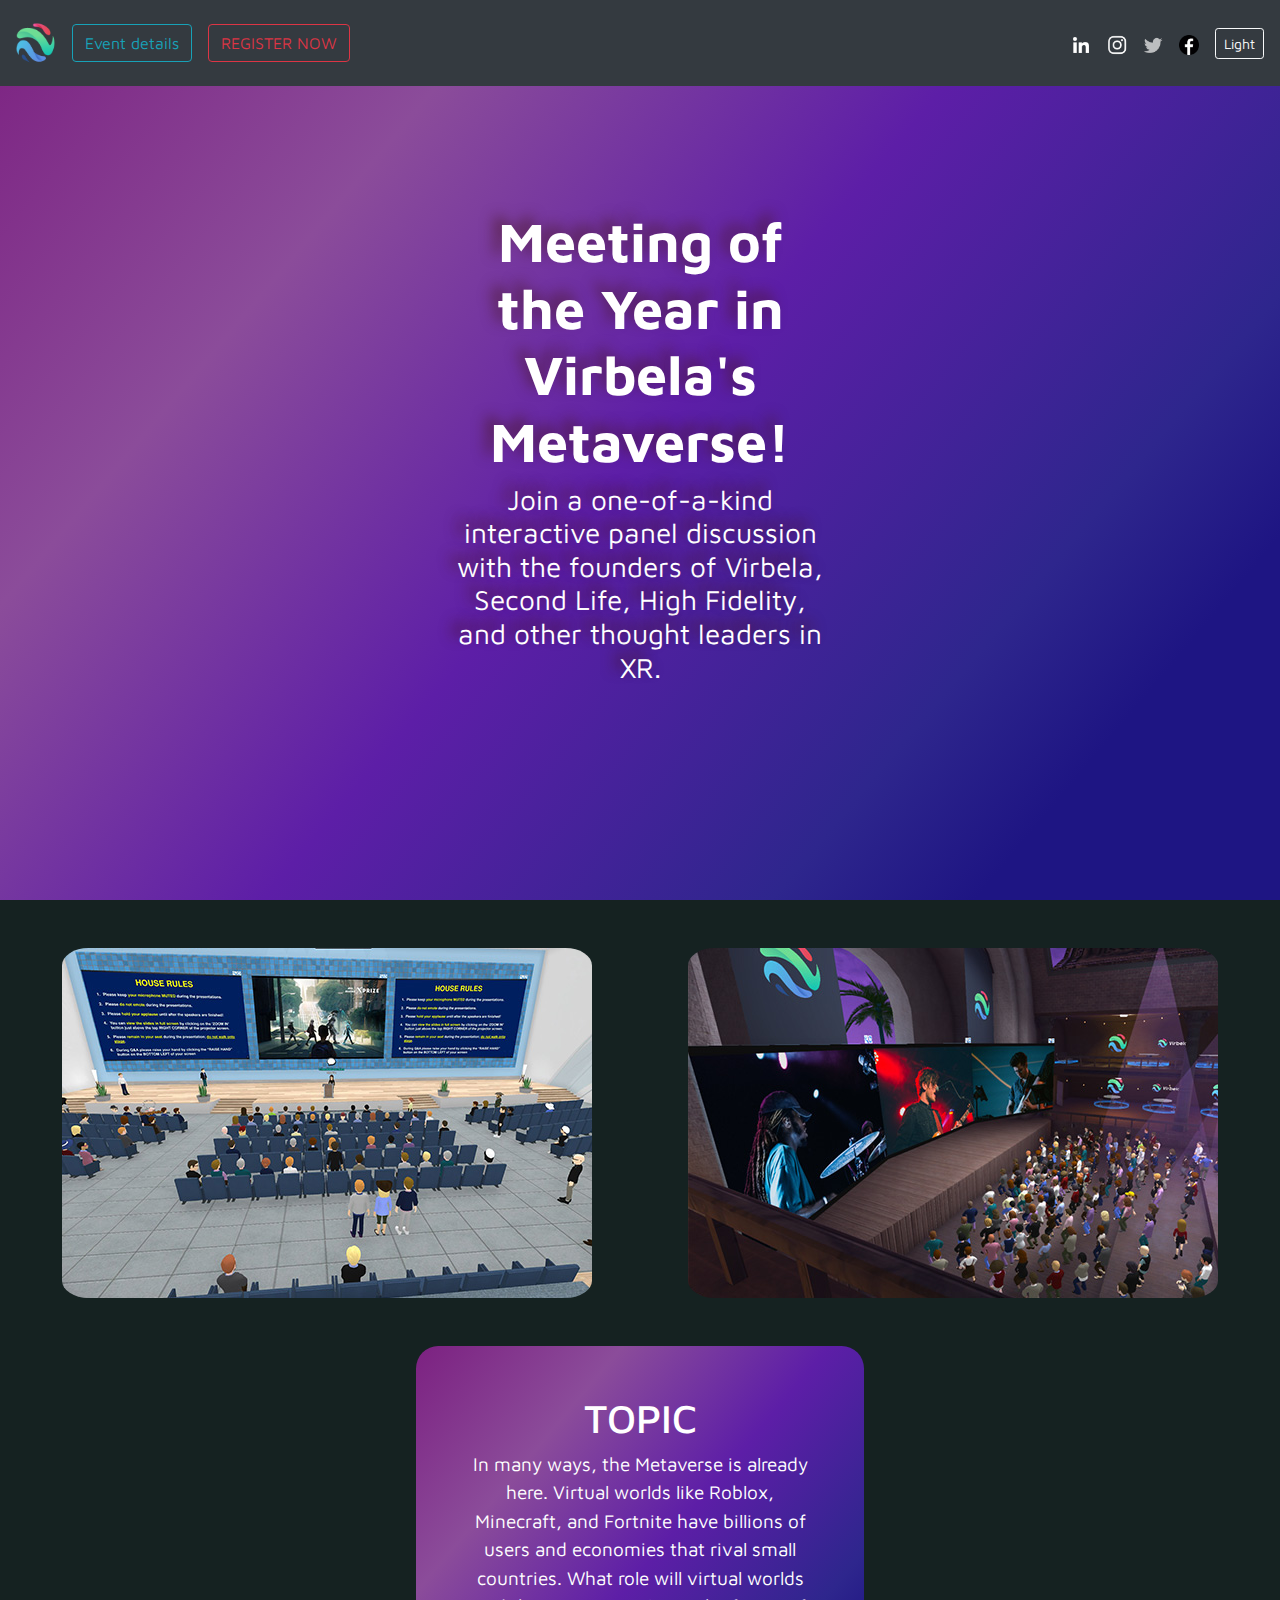
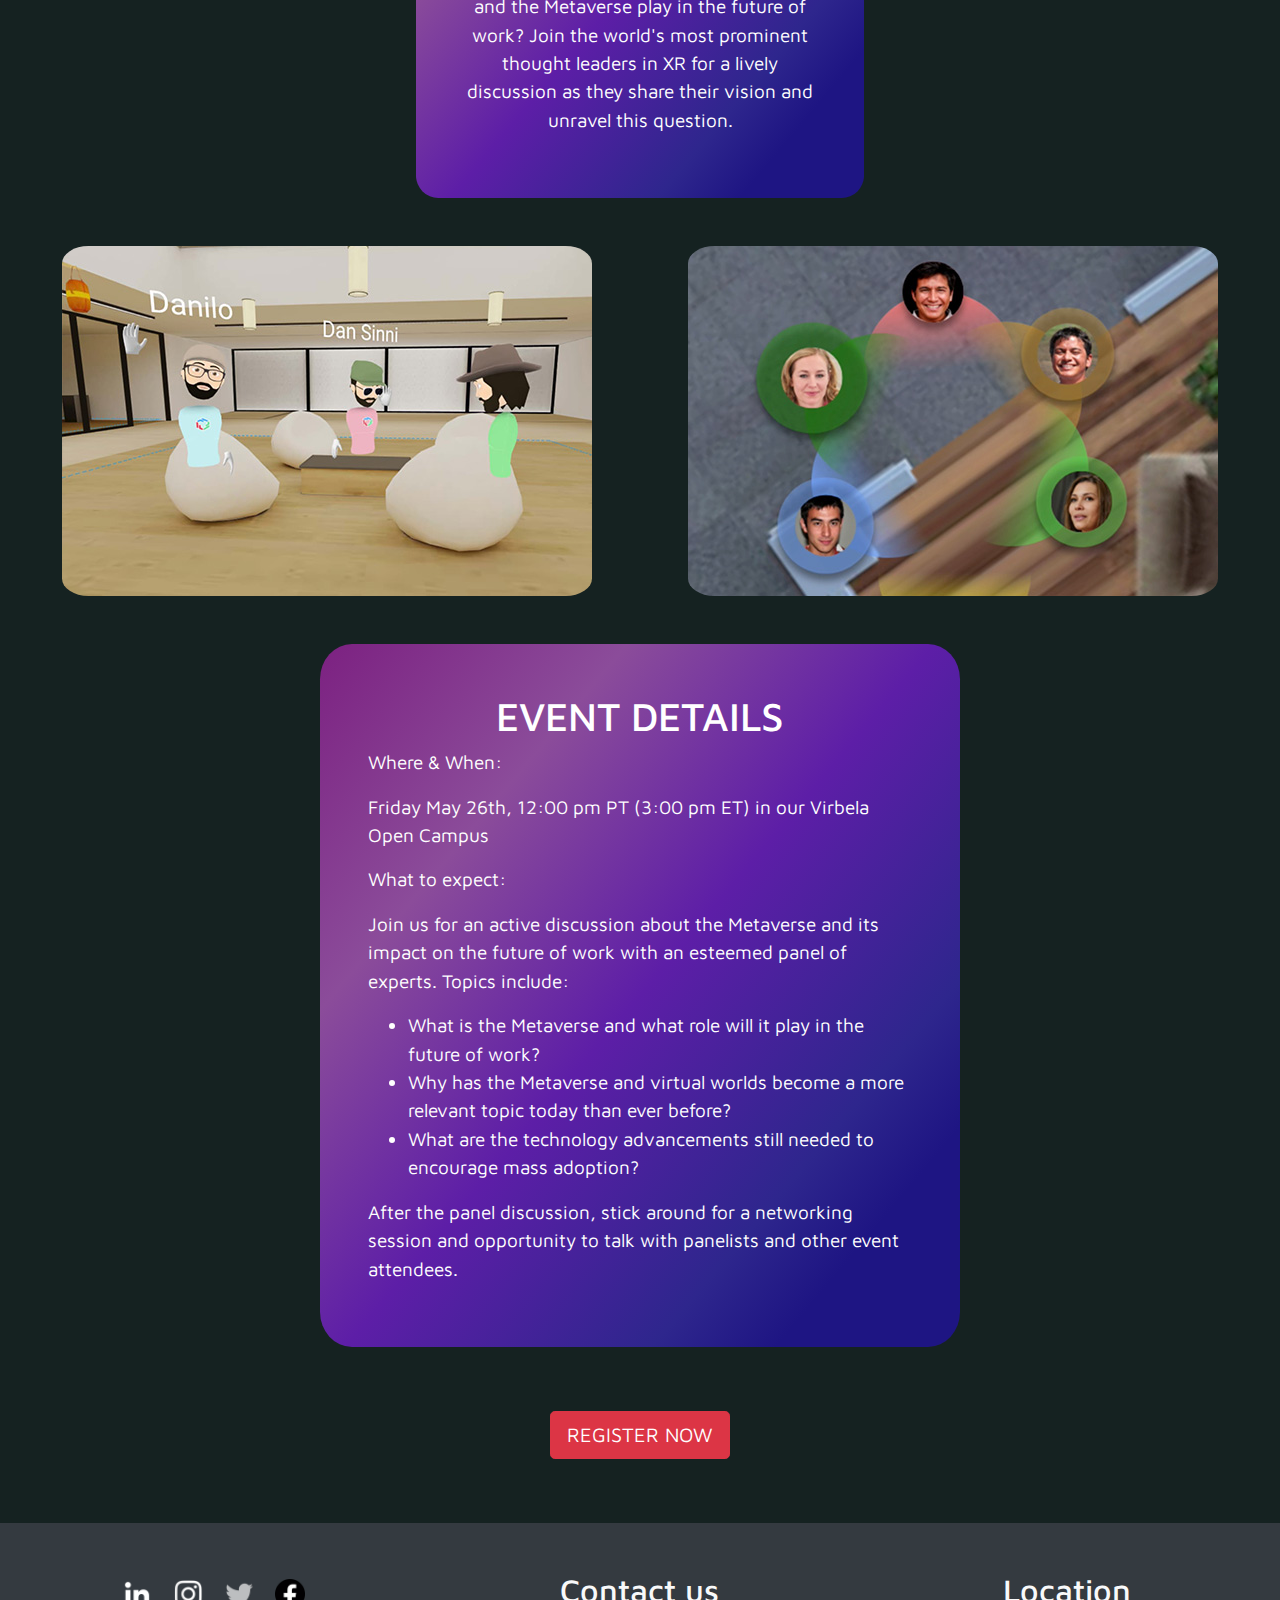
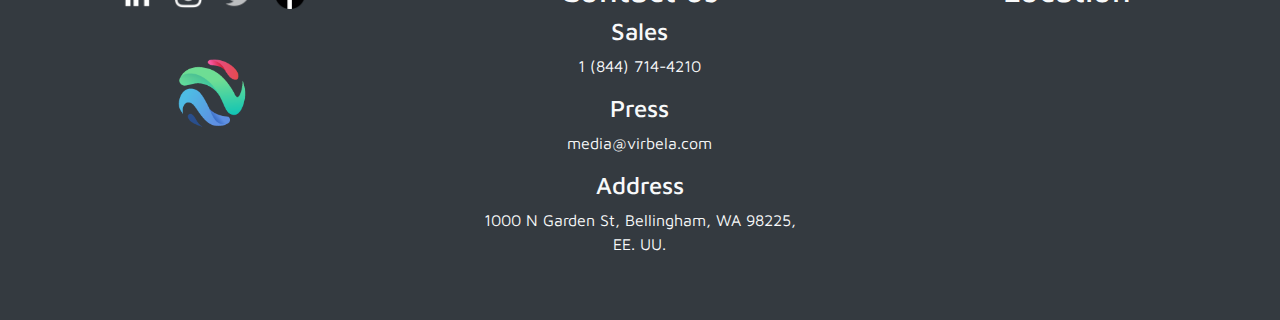
==== commit 65e06f85: "Arreglos de responsividad" ====
--- a/index.html
+++ b/index.html
@@ -64,8 +64,8 @@
         <!--título-->
         <section id="titulo" class="p-5 d-flex align-items-center justify-content-center bg-gradient-dark">
             <article class="mx-5 p-5 text-center">
-                <h1>Meeting of the Year in Virbela's Metaverse!</h1>
-                <h3>Join a one-of-a-kind interactive panel discussion with the founders of Virbela, Second Life, High
+                <h1 class="row">Meeting of the Year in Virbela's Metaverse!</h1>
+                <h3 class="row">Join a one-of-a-kind interactive panel discussion with the founders of Virbela, Second Life, High
                     Fidelity,
                     and other thought leaders in XR.</h3>
             </article>
@@ -74,10 +74,10 @@
         <section id="topico">
             <div class="d-md-flex justify-content-center">
                 <div class="px-5 pt-5">
-                    <img class="mw-100 mb-5" src="assets/1.jpg" alt="">
+                    <img class="mw-100 mb-5" src="assets/1.jpg" alt="Imagen del metaverso Virbela">
                 </div>
                 <div class="px-5 pt-md-5">
-                    <img class="mw-100 mb-5" src="assets/2.jpg" alt="">
+                    <img class="mw-100 mb-5" src="assets/2.jpg" alt="Imagen del metaverso Virbela">
                 </div>
             </div>
 
@@ -92,15 +92,15 @@
 
             <div class="d-md-flex justify-content-center">
                 <div class="px-5 pt-5">
-                    <img class="mw-100 mb-5" src="assets/3.jpg" alt="">
+                    <img class="mw-100 mb-5" src="assets/3.jpg" alt="Imagen del metaverso Virbela">
                 </div>
                 <div class="px-5 pt-md-5">
-                    <img class="mw-100 mb-5" src="assets/4.jpg" alt="">
+                    <img class="mw-100 mb-5" src="assets/4.jpg" alt="Imagen del metaverso Virbela">
                 </div>
             </div>
         </section>
         <!--detalles del evento-->
-        <section id="details" class="p-5">
+        <section id="details">
             <article id="detailsArt" class="p-5 mx-5 bg-gradient-dark">
                 <h1 class="text-center">EVENT DETAILS</h1>
                 <p>Where & When:</p>
@@ -118,7 +118,7 @@
                     panelists
                     and other event attendees.</p>
             </article>
-            <div class="mx-5 mt-5 text-center">
+            <div class="m-5 text-center">
                 <button class="btn btn-danger btn-lg my-2 my-sm-3" type="submit">
                     <a href=".\register.html">REGISTER NOW</a>
                 </button>
@@ -176,6 +176,7 @@
             </div>
         </div>
     </footer>
+
     <script src="https://cdn.jsdelivr.net/npm/jquery@3.6.4/dist/jquery.slim.min.js"></script>
     <script src="https://cdn.jsdelivr.net/npm/popper.js@1.16.1/dist/umd/popper.min.js"></script>
     <script src="https://cdn.jsdelivr.net/npm/bootstrap@4.6.2/dist/js/bootstrap.bundle.min.js"></script>
--- a/estilo1.css
+++ b/estilo1.css
@@ -4,19 +4,48 @@
     font-family: 'Maven Pro', sans-serif;
 }
 
-@media only screen and (min-width: 767px) {
+@media only screen and (min-width: 1200px) {
 
     #topicArt,
     #titulo article{
-        max-width: 40vw;
+        max-width: 35vw !important;
         margin-left: auto !important;
         margin-right: auto !important;
     }
 
     #detailsArt {
-        max-width: 50vw;
+        max-width: 50vw !important;
         margin-left: auto !important;
         margin-right: auto !important;
+    }
+}
+
+@media only screen and (min-width: 767px) {
+
+    #topicArt,
+    #titulo article, #detailsArt {
+        max-width: 60vw;
+        margin-left: auto !important;
+        margin-right: auto !important;
+    }
+}
+
+@media only screen and (max-width: 500px) {
+    #titulo h1, #topicArt h1, #detailsArt h1{
+        font-size: calc(10vw) !important;
+    }
+    #titulo h3 {
+        font-size: calc(5vw);
+    }
+    #topicArt, #detailsArt{
+        font-size: calc(4vw);
+    }
+
+}
+
+@media only screen and (max-width: 400px) {
+    iframe, #form{
+        max-width: 100%;
     }
 }
 
